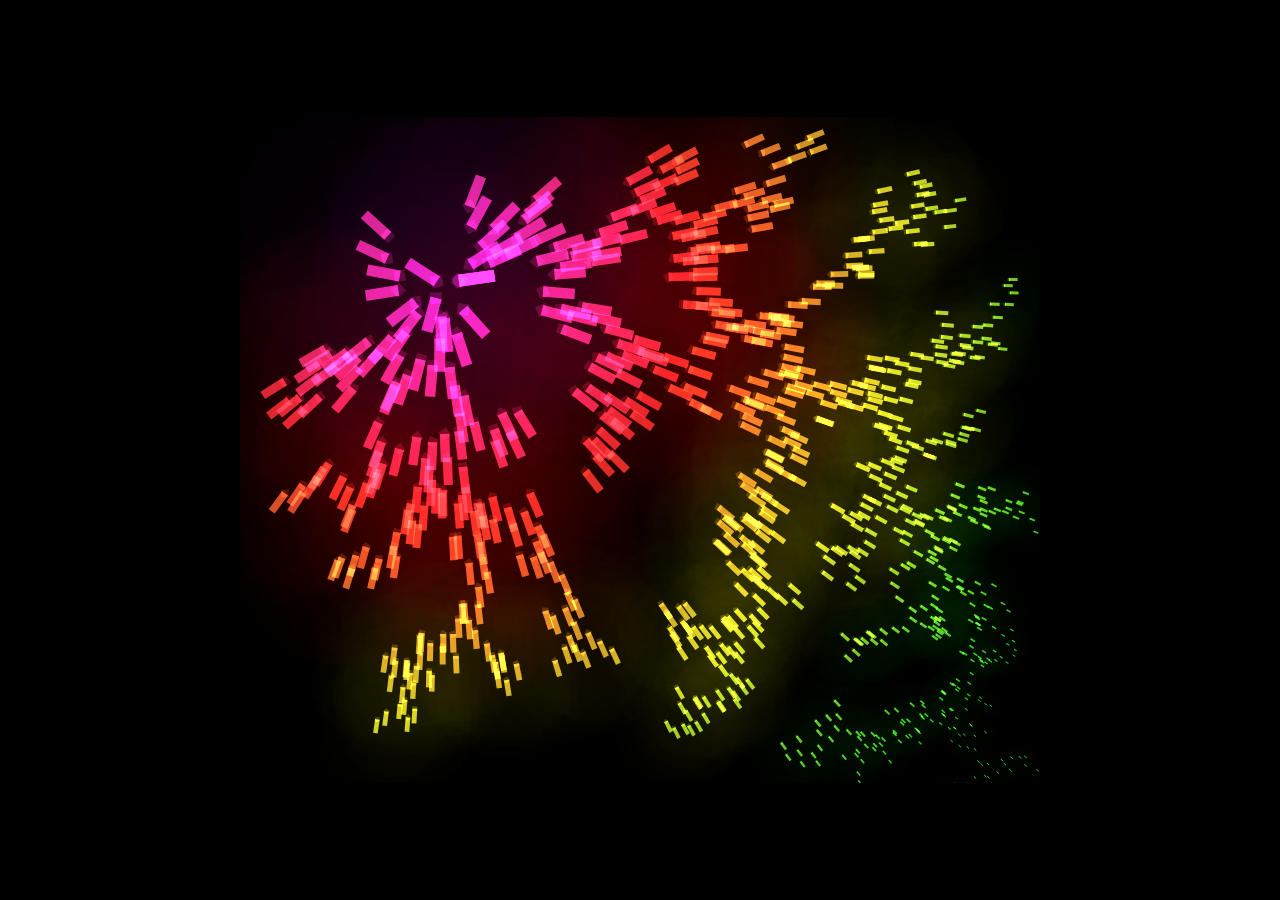
==== index.html @ 997569f8 "first commit" ====
<!DOCTYPE html>
<html lang="pt-br">
<head>
  <meta charset="UTF-8">
  <meta http-equiv="X-UA-Compatible" content="IE=edge">
  <meta name="viewport" content="width=device-width, initial-scale=1.0">
  <link rel="stylesheet" href="style.css">
  <title>js illustration</title>
</head>
<body>
  <canvas></canvas>
  <script src="script.js"></script>
</body>
</html>
---- style.css ----
body {
	background: #000;
	overflow: hidden;	
}

canvas {
	bottom: 0;
	left: 0;
	margin: auto;
	position: absolute;
	right: 0;
	top: 0;
}
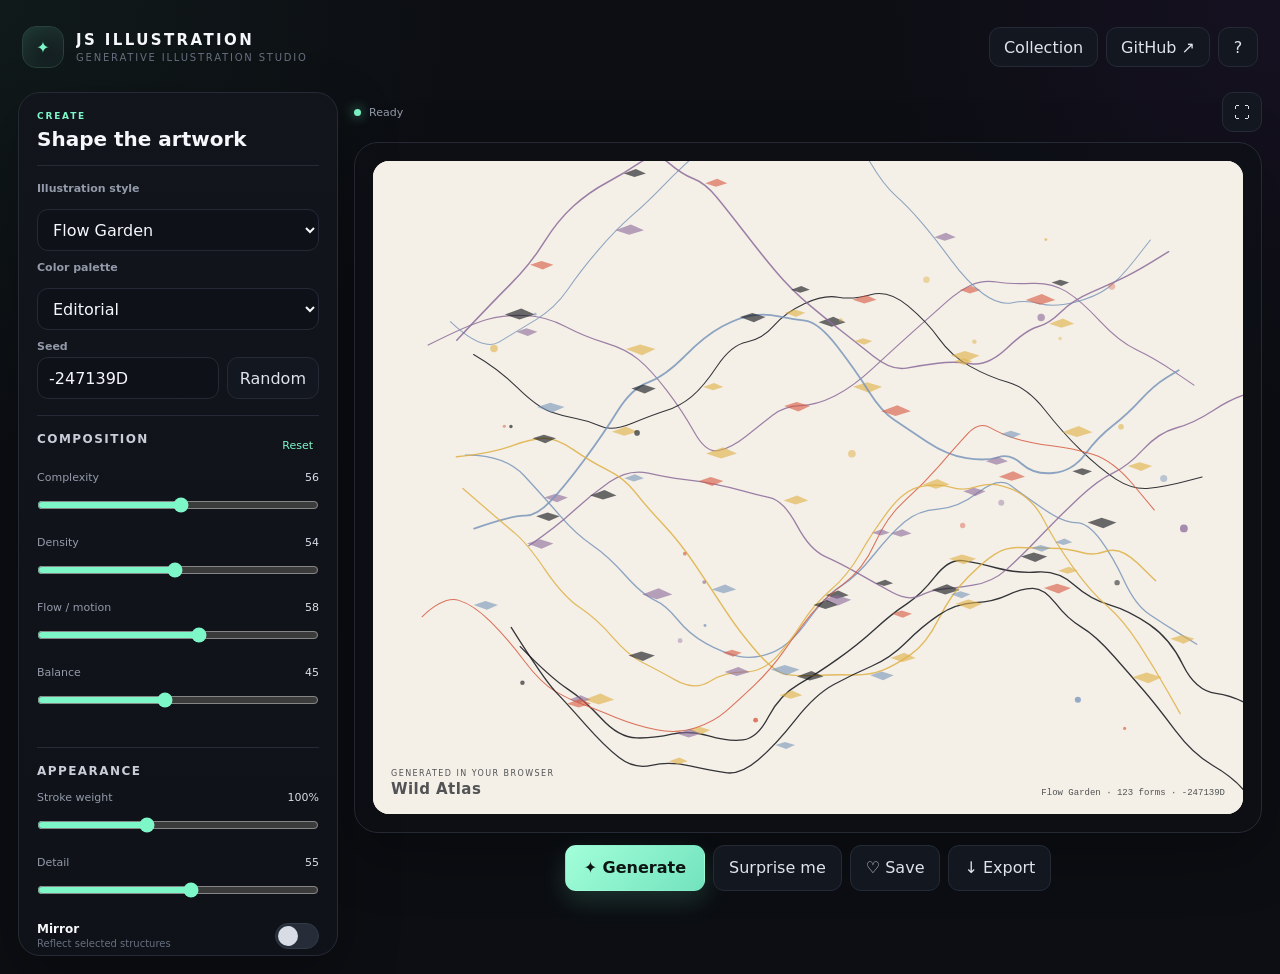
==== commit 638a8264: "Code update and visual changes" ====
--- a/index.html
+++ b/index.html
@@ -1,14 +1,214 @@
-<!DOCTYPE html>
-<html lang="pt-br">
+<!doctype html>
+<html lang="en">
 <head>
-  <meta charset="UTF-8">
-  <meta http-equiv="X-UA-Compatible" content="IE=edge">
-  <meta name="viewport" content="width=device-width, initial-scale=1.0">
-  <link rel="stylesheet" href="style.css">
-  <title>js illustration</title>
+  <meta charset="utf-8" />
+  <meta name="viewport" content="width=device-width,initial-scale=1,viewport-fit=cover" />
+  <meta name="theme-color" content="#11131a" />
+  <meta name="description" content="A lightweight generative illustration studio made with JavaScript and Canvas." />
+  <title>JS Illustration — Generative Illustration Studio</title>
+  <link rel="icon" href="favicon.svg" type="image/svg+xml" />
+  <link rel="stylesheet" href="styles.css" />
 </head>
 <body>
-  <canvas></canvas>
-  <script src="script.js"></script>
+  <div class="app-shell">
+    <header class="topbar">
+      <div class="brand-wrap">
+        <div class="brand-mark" aria-hidden="true">✦</div>
+        <div>
+          <h1>JS Illustration</h1>
+          <p>Generative illustration studio</p>
+        </div>
+      </div>
+
+      <div class="top-actions">
+        <button class="ghost-btn" id="collectionBtn" type="button">Collection</button>
+        <a class="ghost-btn link-btn" href="https://github.com/GustavoVitorS/js-illustration" target="_blank" rel="noreferrer">GitHub ↗</a>
+        <button class="icon-btn" id="helpBtn" type="button" aria-label="Help">?</button>
+      </div>
+    </header>
+
+    <main class="workspace">
+      <aside class="control-panel" id="controlPanel" aria-label="Illustration controls">
+        <div class="panel-heading">
+          <div>
+            <span class="eyebrow">Create</span>
+            <h2>Shape the artwork</h2>
+          </div>
+          <button class="icon-btn mobile-only" id="closeControlsBtn" type="button" aria-label="Close controls">×</button>
+        </div>
+
+        <section class="control-section hero-controls">
+          <label class="field-label" for="styleSelect">Illustration style</label>
+          <select id="styleSelect" class="select-control">
+            <option value="flow-garden">Flow Garden</option>
+            <option value="paper-cut">Paper Cut</option>
+            <option value="topographic">Topographic</option>
+            <option value="geo-collage">Geo Collage</option>
+            <option value="botanical">Botanical</option>
+            <option value="orbit-field">Orbit Field</option>
+          </select>
+
+          <label class="field-label" for="paletteSelect">Color palette</label>
+          <select id="paletteSelect" class="select-control"></select>
+
+          <div class="seed-row">
+            <div class="seed-field">
+              <label class="field-label" for="seedInput">Seed</label>
+              <input id="seedInput" class="text-control" maxlength="24" spellcheck="false" autocomplete="off" />
+            </div>
+            <button class="small-btn" id="randomSeedBtn" type="button">Random</button>
+          </div>
+        </section>
+
+        <section class="control-section">
+          <div class="section-title-row">
+            <h3>Composition</h3>
+            <button class="text-btn" id="resetBtn" type="button">Reset</button>
+          </div>
+
+          <div class="range-control">
+            <div class="range-meta"><label for="complexityRange">Complexity</label><output id="complexityValue"></output></div>
+            <input id="complexityRange" type="range" min="10" max="100" value="56" />
+          </div>
+
+          <div class="range-control">
+            <div class="range-meta"><label for="densityRange">Density</label><output id="densityValue"></output></div>
+            <input id="densityRange" type="range" min="10" max="100" value="54" />
+          </div>
+
+          <div class="range-control">
+            <div class="range-meta"><label for="motionRange">Flow / motion</label><output id="motionValue"></output></div>
+            <input id="motionRange" type="range" min="0" max="100" value="58" />
+          </div>
+
+          <div class="range-control">
+            <div class="range-meta"><label for="balanceRange">Balance</label><output id="balanceValue"></output></div>
+            <input id="balanceRange" type="range" min="0" max="100" value="45" />
+          </div>
+        </section>
+
+        <section class="control-section">
+          <h3>Appearance</h3>
+
+          <div class="range-control">
+            <div class="range-meta"><label for="strokeRange">Stroke weight</label><output id="strokeValue"></output></div>
+            <input id="strokeRange" type="range" min="50" max="180" value="100" />
+          </div>
+
+          <div class="range-control">
+            <div class="range-meta"><label for="detailRange">Detail</label><output id="detailValue"></output></div>
+            <input id="detailRange" type="range" min="0" max="100" value="55" />
+          </div>
+
+          <div class="toggle-row">
+            <div>
+              <strong>Mirror</strong>
+              <span>Reflect selected structures</span>
+            </div>
+            <label class="switch"><input id="mirrorToggle" type="checkbox" /><span></span></label>
+          </div>
+        </section>
+
+        <section class="control-section">
+          <h3>Canvas</h3>
+          <div class="two-col">
+            <div>
+              <label class="field-label" for="ratioSelect">Format</label>
+              <select id="ratioSelect" class="select-control">
+                <option value="4:3">4:3</option>
+                <option value="1:1">1:1</option>
+                <option value="16:9">16:9</option>
+                <option value="4:5">4:5</option>
+              </select>
+            </div>
+            <div>
+              <label class="field-label" for="qualitySelect">Quality</label>
+              <select id="qualitySelect" class="select-control">
+                <option value="eco">Eco</option>
+                <option value="balanced" selected>Balanced</option>
+                <option value="high">High</option>
+              </select>
+            </div>
+          </div>
+        </section>
+      </aside>
+
+      <section class="stage-column">
+        <div class="stage-toolbar">
+          <div class="status-chip"><span class="status-dot"></span><span id="statusText">Ready</span></div>
+          <div class="toolbar-actions">
+            <button class="ghost-btn desktop-control-btn" id="openControlsBtn" type="button">Controls</button>
+            <button class="icon-btn" id="fullscreenBtn" type="button" aria-label="Fullscreen">⛶</button>
+          </div>
+        </div>
+
+        <div class="artboard-shell" id="artboardShell">
+          <div class="artboard" id="artboard">
+            <canvas id="artCanvas" aria-label="Generated illustration"></canvas>
+            <div class="art-caption">
+              <div>
+                <span class="caption-kicker">Generated in your browser</span>
+                <strong id="artTitle">Untitled Form</strong>
+              </div>
+              <span id="artMeta">Seed —</span>
+            </div>
+          </div>
+        </div>
+
+        <div class="action-dock">
+          <button class="primary-btn" id="generateBtn" type="button">✦ Generate</button>
+          <button class="dock-btn" id="surpriseBtn" type="button">Surprise me</button>
+          <button class="dock-btn" id="saveBtn" type="button">♡ Save</button>
+          <button class="dock-btn" id="exportBtn" type="button">↓ Export</button>
+          <button class="dock-btn mobile-controls" id="mobileControlsBtn" type="button" aria-expanded="false" aria-controls="controlPanel">☰ Controls</button>
+        </div>
+      </section>
+    </main>
+  </div>
+
+  <div class="backdrop" id="backdrop" hidden></div>
+
+  <dialog class="modal" id="exportModal">
+    <form method="dialog" class="modal-card" id="exportForm">
+      <div class="modal-head">
+        <div><span class="eyebrow">Export</span><h2>Save your illustration</h2></div>
+        <button class="icon-btn" value="cancel" aria-label="Close">×</button>
+      </div>
+      <div class="export-grid">
+        <label>Format<select id="exportFormat" class="select-control"><option value="png">PNG</option><option value="jpg">JPG</option><option value="svg">SVG</option><option value="pdf">PDF</option></select></label>
+        <label>Size<select id="exportSize" class="select-control"><option value="1600">1600 px</option><option value="2400">2400 px</option><option value="3200">3200 px</option><option value="4000">4000 px</option></select></label>
+      </div>
+      <p class="modal-note">PNG/JPG/PDF render offscreen, so the visible canvas stays lightweight. SVG stays vector-based.</p>
+      <div class="modal-actions"><button class="ghost-btn" value="cancel">Cancel</button><button class="primary-btn" id="confirmExportBtn" value="default" type="button">Export file</button></div>
+    </form>
+  </dialog>
+
+  <dialog class="modal" id="collectionModal">
+    <div class="modal-card collection-card">
+      <div class="modal-head">
+        <div><span class="eyebrow">Collection</span><h2>Saved artworks</h2></div>
+        <button class="icon-btn" id="closeCollectionBtn" type="button" aria-label="Close">×</button>
+      </div>
+      <div id="collectionList" class="collection-list"></div>
+    </div>
+  </dialog>
+
+  <dialog class="modal" id="helpModal">
+    <div class="modal-card">
+      <div class="modal-head">
+        <div><span class="eyebrow">About</span><h2>How it works</h2></div>
+        <button class="icon-btn" id="closeHelpBtn" type="button" aria-label="Close">×</button>
+      </div>
+      <p class="help-copy">Every artwork is built from deterministic vector-like primitives generated locally with JavaScript. No image assets, AI model, API or backend are required.</p>
+      <div class="shortcut-list"><span><kbd>G</kbd> Generate</span><span><kbd>S</kbd> Surprise</span><span><kbd>E</kbd> Export</span><span><kbd>F</kbd> Fullscreen</span></div>
+    </div>
+  </dialog>
+
+  <script defer src="random.js"></script>
+  <script defer src="presets.js"></script>
+  <script defer src="engine.js"></script>
+  <script defer src="renderer.js"></script>
+  <script defer src="exporter.js"></script>
+  <script defer src="app.js"></script>
 </body>
-</html>+</html>
--- a/styles.css
+++ b/styles.css
@@ -0,0 +1,1306 @@
+:root {
+  color-scheme: dark;
+  --bg: #0c0e13;
+  --panel: #12151c;
+  --panel-2: #171b24;
+  --line: #252a36;
+  --text: #f5f7fb;
+  --muted: #939aa9;
+  --soft: #677080;
+  --accent: #7df6c8;
+  --accent-2: #8aa9ff;
+  --danger: #ff7b93;
+  --radius: 18px;
+  --shadow: 0 22px 60px rgba(0, 0, 0, .28);
+  --safe-top: env(safe-area-inset-top, 0px);
+  --safe-right: env(safe-area-inset-right, 0px);
+  --safe-bottom: env(safe-area-inset-bottom, 0px);
+  --safe-left: env(safe-area-inset-left, 0px);
+  --art-ratio-number: 1.333333;
+}
+
+* {
+  box-sizing: border-box;
+}
+
+html {
+  min-width: 100%;
+  min-height: 100%;
+  -webkit-text-size-adjust: 100%;
+  text-size-adjust: 100%;
+  background: var(--bg);
+}
+
+body {
+  margin: 0;
+  min-width: 100%;
+  min-height: 100vh;
+  min-height: 100dvh;
+  overflow-x: hidden;
+  background:
+    radial-gradient(circle at top left, #101a1a 0, transparent 28%),
+    radial-gradient(circle at top right, #161121 0, transparent 26%),
+    var(--bg);
+  color: var(--text);
+  font-family: Inter, ui-sans-serif, system-ui, -apple-system, BlinkMacSystemFont, "Segoe UI", sans-serif;
+  -webkit-font-smoothing: antialiased;
+}
+
+body.controls-open {
+  overflow: hidden;
+}
+
+button,
+input,
+select {
+  font: inherit;
+}
+
+button,
+a,
+select,
+input {
+  outline: none;
+}
+
+button {
+  cursor: pointer;
+  touch-action: manipulation;
+  -webkit-tap-highlight-color: transparent;
+}
+
+a {
+  text-decoration: none;
+  color: inherit;
+}
+
+[hidden] {
+  display: none !important;
+}
+
+button:focus-visible,
+a:focus-visible,
+select:focus-visible,
+input:focus-visible {
+  outline: 2px solid var(--accent);
+  outline-offset: 2px;
+}
+
+.app-shell {
+  min-height: 100vh;
+  min-height: 100dvh;
+  padding:
+    max(18px, var(--safe-top))
+    max(18px, var(--safe-right))
+    max(18px, var(--safe-bottom))
+    max(18px, var(--safe-left));
+}
+
+.topbar {
+  width: 100%;
+  max-width: 1600px;
+  margin: 0 auto 16px;
+  display: flex;
+  align-items: center;
+  justify-content: space-between;
+  gap: 16px;
+  padding: 8px 4px;
+}
+
+.brand-wrap {
+  min-width: 0;
+  display: flex;
+  align-items: center;
+  gap: 12px;
+}
+
+.brand-mark {
+  width: 42px;
+  height: 42px;
+  flex: 0 0 auto;
+  border-radius: 14px;
+  background: linear-gradient(145deg, #1a302b, #10141a);
+  border: 1px solid #284139;
+  display: grid;
+  place-items: center;
+  color: var(--accent);
+  box-shadow: inset 0 0 22px rgba(125, 246, 200, .08);
+}
+
+.brand-wrap h1 {
+  overflow: hidden;
+  text-overflow: ellipsis;
+  white-space: nowrap;
+  font-size: 15px;
+  letter-spacing: .16em;
+  text-transform: uppercase;
+  margin: 0 0 3px;
+}
+
+.brand-wrap p {
+  font-size: 10px;
+  letter-spacing: .18em;
+  text-transform: uppercase;
+  color: var(--soft);
+  margin: 0;
+}
+
+.top-actions {
+  flex: 0 0 auto;
+  display: flex;
+  align-items: center;
+  gap: 8px;
+}
+
+.workspace {
+  width: 100%;
+  max-width: 1600px;
+  margin: 0 auto;
+  display: grid;
+  grid-template-columns: 320px minmax(0, 1fr);
+  gap: 16px;
+  align-items: start;
+}
+
+.control-panel {
+  position: sticky;
+  top: 18px;
+  min-width: 0;
+  background: linear-gradient(180deg, rgba(18, 21, 28, .98), rgba(15, 18, 24, .98));
+  border: 1px solid var(--line);
+  border-radius: 22px;
+  box-shadow: var(--shadow);
+  max-height: calc(100vh - 36px);
+  max-height: calc(100dvh - 36px);
+  overflow: auto;
+  overscroll-behavior: contain;
+  -webkit-overflow-scrolling: touch;
+  padding: 18px;
+  scrollbar-width: thin;
+  scrollbar-color: #303646 transparent;
+}
+
+.panel-heading {
+  display: flex;
+  align-items: flex-start;
+  justify-content: space-between;
+  gap: 12px;
+  padding-bottom: 14px;
+  border-bottom: 1px solid var(--line);
+}
+
+.eyebrow {
+  display: block;
+  color: var(--accent);
+  font-size: 9px;
+  font-weight: 700;
+  letter-spacing: .2em;
+  text-transform: uppercase;
+  margin-bottom: 6px;
+}
+
+.panel-heading h2,
+.modal-head h2 {
+  font-size: 20px;
+  margin: 0;
+  font-weight: 650;
+}
+
+.control-section {
+  padding: 16px 0;
+  border-bottom: 1px solid var(--line);
+}
+
+.control-section:last-child {
+  border-bottom: 0;
+}
+
+.control-section h3 {
+  font-size: 12px;
+  margin: 0 0 12px;
+  text-transform: uppercase;
+  letter-spacing: .12em;
+  color: #c8cdd8;
+}
+
+.hero-controls {
+  display: grid;
+  gap: 10px;
+}
+
+.field-label {
+  font-size: 11px;
+  color: var(--muted);
+  font-weight: 600;
+  display: block;
+  margin-bottom: 4px;
+}
+
+.select-control,
+.text-control {
+  width: 100%;
+  min-width: 0;
+  height: 42px;
+  border-radius: 11px;
+  border: 1px solid var(--line);
+  background: #0e1117;
+  color: var(--text);
+  padding: 0 11px;
+  transition: border-color .2s, background .2s;
+}
+
+.select-control:hover,
+.text-control:hover,
+.select-control:focus,
+.text-control:focus {
+  border-color: #3c465a;
+  background: #10141c;
+}
+
+.seed-row {
+  display: grid;
+  grid-template-columns: minmax(0, 1fr) auto;
+  gap: 8px;
+  align-items: end;
+}
+
+.seed-field {
+  min-width: 0;
+}
+
+.small-btn,
+.ghost-btn,
+.dock-btn,
+.icon-btn,
+.text-btn,
+.primary-btn {
+  border: 1px solid var(--line);
+  background: #131720;
+  color: #dfe3eb;
+  border-radius: 11px;
+  transition: transform .14s ease, border-color .14s ease, background .14s ease;
+}
+
+.small-btn {
+  min-height: 42px;
+  padding: 0 12px;
+}
+
+.ghost-btn {
+  min-height: 40px;
+  padding: 0 14px;
+}
+
+.link-btn {
+  display: inline-flex;
+  align-items: center;
+  justify-content: center;
+}
+
+.icon-btn {
+  width: 40px;
+  height: 40px;
+  flex: 0 0 auto;
+  display: grid;
+  place-items: center;
+}
+
+.text-btn {
+  background: transparent;
+  border: 0;
+  color: var(--accent);
+  font-size: 11px;
+  padding: 6px;
+}
+
+.primary-btn {
+  min-height: 46px;
+  padding: 0 18px;
+  background: linear-gradient(135deg, #a2ffd9, #72e3be);
+  color: #0c1512;
+  border-color: transparent;
+  font-weight: 800;
+  box-shadow: 0 10px 26px rgba(125, 246, 200, .16);
+}
+
+.small-btn:hover,
+.ghost-btn:hover,
+.dock-btn:hover,
+.icon-btn:hover,
+.primary-btn:hover {
+  transform: translateY(-1px);
+  border-color: #445064;
+}
+
+.section-title-row {
+  display: flex;
+  justify-content: space-between;
+  align-items: center;
+  gap: 12px;
+  margin-bottom: 2px;
+}
+
+.range-control {
+  margin: 13px 0;
+}
+
+.range-meta {
+  display: flex;
+  justify-content: space-between;
+  gap: 16px;
+  font-size: 11px;
+  color: var(--muted);
+  margin-bottom: 7px;
+}
+
+.range-meta output {
+  color: #d9dee7;
+  font-variant-numeric: tabular-nums;
+}
+
+.range-control input[type="range"] {
+  width: 100%;
+  min-height: 28px;
+  margin: 0;
+  accent-color: var(--accent);
+}
+
+.toggle-row {
+  display: flex;
+  align-items: center;
+  justify-content: space-between;
+  gap: 16px;
+  margin-top: 14px;
+}
+
+.toggle-row strong {
+  display: block;
+  font-size: 12px;
+}
+
+.toggle-row > div > span {
+  display: block;
+  color: var(--soft);
+  font-size: 10px;
+  margin-top: 2px;
+}
+
+.switch {
+  position: relative;
+  width: 44px;
+  height: 26px;
+  flex: none;
+}
+
+.switch input {
+  opacity: 0;
+  position: absolute;
+}
+
+.switch span {
+  position: absolute;
+  inset: 0;
+  border-radius: 999px;
+  background: #262c38;
+  border: 1px solid #333a48;
+}
+
+.switch span::before {
+  content: "";
+  position: absolute;
+  width: 20px;
+  height: 20px;
+  border-radius: 50%;
+  left: 2px;
+  top: 2px;
+  background: #d8dce4;
+  transition: .2s;
+}
+
+.switch input:checked + span {
+  background: #193c34;
+  border-color: #285d4f;
+}
+
+.switch input:checked + span::before {
+  transform: translateX(18px);
+  background: var(--accent);
+}
+
+.two-col {
+  display: grid;
+  grid-template-columns: minmax(0, 1fr) minmax(0, 1fr);
+  gap: 10px;
+}
+
+.stage-column {
+  min-width: 0;
+}
+
+.stage-toolbar {
+  min-height: 40px;
+  display: flex;
+  align-items: center;
+  justify-content: space-between;
+  gap: 10px;
+  margin-bottom: 10px;
+}
+
+.status-chip {
+  min-width: 0;
+  display: inline-flex;
+  align-items: center;
+  gap: 8px;
+  color: var(--muted);
+  font-size: 11px;
+}
+
+.status-chip > span:last-child {
+  overflow: hidden;
+  text-overflow: ellipsis;
+  white-space: nowrap;
+}
+
+.status-dot {
+  width: 7px;
+  height: 7px;
+  flex: 0 0 auto;
+  border-radius: 50%;
+  background: var(--accent);
+  box-shadow: 0 0 12px rgba(125, 246, 200, .75);
+}
+
+.toolbar-actions {
+  flex: 0 0 auto;
+  display: flex;
+  align-items: center;
+  gap: 8px;
+}
+
+.artboard-shell {
+  width: 100%;
+  min-width: 0;
+  border: 1px solid var(--line);
+  border-radius: 24px;
+  padding: 18px;
+  background: rgba(13, 16, 22, .7);
+  box-shadow: var(--shadow);
+}
+
+.artboard {
+  position: relative;
+  width: 100%;
+  overflow: hidden;
+  border-radius: 16px;
+  background: #f2eee6;
+  aspect-ratio: 4 / 3;
+  min-height: 420px;
+  isolation: isolate;
+}
+
+.artboard canvas {
+  position: absolute;
+  inset: 0;
+  display: block;
+  width: 100%;
+  height: 100%;
+}
+
+.art-caption {
+  position: absolute;
+  z-index: 2;
+  left: 18px;
+  right: 18px;
+  bottom: 16px;
+  display: flex;
+  align-items: flex-end;
+  justify-content: space-between;
+  gap: 16px;
+  pointer-events: none;
+  color: rgba(20, 24, 30, .72);
+  mix-blend-mode: multiply;
+}
+
+.art-caption > div {
+  min-width: 0;
+  display: flex;
+  flex-direction: column;
+  gap: 2px;
+}
+
+.caption-kicker {
+  overflow: hidden;
+  text-overflow: ellipsis;
+  white-space: nowrap;
+  font-size: 8px;
+  letter-spacing: .18em;
+  text-transform: uppercase;
+}
+
+.art-caption strong {
+  overflow: hidden;
+  text-overflow: ellipsis;
+  white-space: nowrap;
+  font-size: 15px;
+  letter-spacing: .03em;
+}
+
+.art-caption > span {
+  flex: 0 1 auto;
+  max-width: 52%;
+  overflow: hidden;
+  text-overflow: ellipsis;
+  white-space: nowrap;
+  font-size: 9px;
+  font-family: ui-monospace, SFMono-Regular, Menlo, monospace;
+}
+
+.action-dock {
+  margin-top: 12px;
+  display: flex;
+  align-items: center;
+  justify-content: center;
+  gap: 8px;
+  flex-wrap: wrap;
+}
+
+.dock-btn {
+  min-height: 46px;
+  padding: 0 15px;
+}
+
+.mobile-only,
+.mobile-controls {
+  display: none;
+}
+
+.desktop-control-btn {
+  display: none;
+}
+
+.backdrop {
+  position: fixed;
+  inset: 0;
+  background: rgba(0, 0, 0, .55);
+  backdrop-filter: blur(4px);
+  z-index: 40;
+}
+
+.modal {
+  border: 0;
+  padding: 0;
+  background: transparent;
+  color: var(--text);
+  max-width: min(92vw, 620px);
+  width: 100%;
+  max-height: 92vh;
+  max-height: 92dvh;
+}
+
+.modal::backdrop {
+  background: rgba(0, 0, 0, .65);
+  backdrop-filter: blur(4px);
+}
+
+.modal-card {
+  max-height: 90vh;
+  max-height: 90dvh;
+  overflow: auto;
+  overscroll-behavior: contain;
+  -webkit-overflow-scrolling: touch;
+  background: #11151c;
+  border: 1px solid var(--line);
+  border-radius: 22px;
+  padding: 20px;
+  box-shadow: 0 28px 80px rgba(0, 0, 0, .5);
+}
+
+.modal-head {
+  position: sticky;
+  top: -20px;
+  z-index: 2;
+  display: flex;
+  align-items: flex-start;
+  justify-content: space-between;
+  gap: 16px;
+  margin: -4px -4px 18px;
+  padding: 4px 4px 10px;
+  background: linear-gradient(180deg, #11151c 80%, rgba(17, 21, 28, 0));
+}
+
+.export-grid {
+  display: grid;
+  grid-template-columns: minmax(0, 1fr) minmax(0, 1fr);
+  gap: 12px;
+}
+
+.export-grid label {
+  min-width: 0;
+  font-size: 11px;
+  color: var(--muted);
+}
+
+.export-grid select {
+  margin-top: 6px;
+}
+
+.modal-note,
+.help-copy {
+  font-size: 12px;
+  line-height: 1.65;
+  color: var(--muted);
+}
+
+.modal-actions {
+  display: flex;
+  justify-content: flex-end;
+  gap: 8px;
+  margin-top: 18px;
+}
+
+.collection-list {
+  display: grid;
+  gap: 10px;
+  max-height: 60vh;
+  max-height: 60dvh;
+  overflow: auto;
+}
+
+.collection-item {
+  min-width: 0;
+  display: grid;
+  grid-template-columns: 64px minmax(0, 1fr) auto;
+  gap: 12px;
+  align-items: center;
+  padding: 10px;
+  border: 1px solid var(--line);
+  border-radius: 14px;
+  background: #0e1117;
+}
+
+.collection-thumb {
+  height: 48px;
+  border-radius: 9px;
+  background: linear-gradient(135deg, #f5efe6, #d8e5de);
+}
+
+.collection-item strong,
+.collection-item small {
+  overflow: hidden;
+  text-overflow: ellipsis;
+  white-space: nowrap;
+}
+
+.collection-item strong {
+  display: block;
+  font-size: 12px;
+}
+
+.collection-item small {
+  display: block;
+  color: var(--soft);
+  margin-top: 3px;
+}
+
+.collection-actions {
+  display: flex;
+  gap: 6px;
+}
+
+.collection-actions button {
+  min-height: 34px;
+  padding: 0 9px;
+}
+
+.empty-state {
+  padding: 30px 10px;
+  text-align: center;
+  color: var(--soft);
+  font-size: 12px;
+}
+
+.shortcut-list {
+  display: grid;
+  grid-template-columns: repeat(2, minmax(0, 1fr));
+  gap: 8px;
+  margin-top: 16px;
+}
+
+.shortcut-list span {
+  min-width: 0;
+  padding: 10px;
+  border: 1px solid var(--line);
+  border-radius: 10px;
+  color: var(--muted);
+  font-size: 11px;
+}
+
+.shortcut-list kbd {
+  display: inline-grid;
+  place-items: center;
+  min-width: 24px;
+  height: 24px;
+  border-radius: 6px;
+  background: #1d2330;
+  color: #f1f4f8;
+  margin-right: 6px;
+}
+
+body.fullscreen-stage .topbar,
+body.fullscreen-stage .control-panel,
+body.fullscreen-stage .stage-toolbar,
+body.fullscreen-stage .action-dock {
+  display: none !important;
+}
+
+body.fullscreen-stage .workspace {
+  display: block;
+  max-width: none;
+}
+
+body.fullscreen-stage .app-shell {
+  padding: 0;
+}
+
+body.fullscreen-stage .artboard-shell {
+  padding: 0;
+  border: 0;
+  border-radius: 0;
+  background: #000;
+  box-shadow: none;
+}
+
+body.fullscreen-stage .artboard {
+  border-radius: 0;
+  width: 100vw;
+  height: 100vh;
+  height: 100dvh;
+  min-height: 0;
+  aspect-ratio: auto !important;
+}
+
+/* Medium desktop / small laptop */
+@media (max-width: 1180px) {
+  .workspace {
+    grid-template-columns: 288px minmax(0, 1fr);
+    gap: 12px;
+  }
+
+  .control-panel {
+    padding: 15px;
+  }
+
+  .artboard-shell {
+    padding: 14px;
+  }
+
+  .artboard {
+    min-height: 360px;
+  }
+}
+
+/* Tablet: controls become an off-canvas drawer. */
+@media (max-width: 860px) {
+  .app-shell {
+    padding:
+      max(12px, var(--safe-top))
+      max(12px, var(--safe-right))
+      max(12px, var(--safe-bottom))
+      max(12px, var(--safe-left));
+  }
+
+  .topbar {
+    margin-bottom: 10px;
+  }
+
+  .brand-wrap p {
+    display: none;
+  }
+
+  .workspace {
+    display: block;
+  }
+
+  .control-panel {
+    position: fixed;
+    z-index: 50;
+    left: 0;
+    top: 0;
+    bottom: 0;
+    width: min(86vw, 380px);
+    max-height: none;
+    border-radius: 0 22px 22px 0;
+    transform: translateX(-105%);
+    transition: transform .24s ease;
+    padding:
+      max(18px, var(--safe-top))
+      18px
+      max(18px, var(--safe-bottom))
+      max(18px, var(--safe-left));
+  }
+
+  .control-panel.open {
+    transform: translateX(0);
+  }
+
+  .panel-heading {
+    position: sticky;
+    top: -18px;
+    z-index: 3;
+    margin: -18px -18px 0;
+    padding: max(18px, var(--safe-top)) 18px 14px;
+    background: rgba(17, 20, 27, .98);
+  }
+
+  .mobile-only,
+  .mobile-controls {
+    display: inline-grid;
+  }
+
+  .mobile-controls {
+    display: inline-flex;
+  }
+
+  .desktop-control-btn {
+    display: none;
+  }
+
+  .artboard-shell {
+    padding: 10px;
+    border-radius: 20px;
+  }
+
+  .artboard {
+    min-height: 0;
+    border-radius: 13px;
+  }
+
+  .action-dock {
+    justify-content: center;
+  }
+
+  .art-caption {
+    left: 12px;
+    right: 12px;
+    bottom: 10px;
+  }
+
+  .art-caption strong {
+    font-size: 13px;
+  }
+}
+
+/* Phones: controls become a bottom sheet and actions stop horizontal scrolling. */
+@media (max-width: 640px) {
+  .app-shell {
+    padding:
+      max(10px, var(--safe-top))
+      max(10px, var(--safe-right))
+      max(12px, var(--safe-bottom))
+      max(10px, var(--safe-left));
+  }
+
+  .topbar {
+    gap: 8px;
+    padding: 4px 0;
+  }
+
+  .brand-wrap {
+    gap: 9px;
+  }
+
+  .brand-mark {
+    width: 38px;
+    height: 38px;
+    border-radius: 12px;
+  }
+
+  .brand-wrap h1 {
+    font-size: 13px;
+    letter-spacing: .13em;
+  }
+
+  .top-actions {
+    gap: 5px;
+  }
+
+  .top-actions .ghost-btn,
+  .top-actions .icon-btn {
+    width: 40px;
+    min-width: 40px;
+    height: 40px;
+    min-height: 40px;
+    padding: 0;
+    font-size: 0;
+  }
+
+  #collectionBtn::before {
+    content: "▦";
+    font-size: 15px;
+  }
+
+  .top-actions .link-btn::before {
+    content: "↗";
+    font-size: 16px;
+  }
+
+  #helpBtn {
+    font-size: 0;
+  }
+
+  #helpBtn::before {
+    content: "?";
+    font-size: 15px;
+  }
+
+  .control-panel {
+    left: 0;
+    right: 0;
+    top: auto;
+    bottom: 0;
+    width: 100%;
+    max-height: 88vh;
+    max-height: 88dvh;
+    border-radius: 24px 24px 0 0;
+    transform: translateY(105%);
+    padding:
+      0
+      max(16px, var(--safe-right))
+      max(18px, var(--safe-bottom))
+      max(16px, var(--safe-left));
+  }
+
+  .control-panel.open {
+    transform: translateY(0);
+  }
+
+  .panel-heading {
+    top: 0;
+    margin: 0 -16px;
+    padding: 16px 16px 14px;
+    border-radius: 24px 24px 0 0;
+    background: rgba(17, 20, 27, .985);
+  }
+
+  .control-section {
+    padding: 15px 0;
+  }
+
+  .select-control,
+  .text-control {
+    height: 46px;
+    font-size: 16px;
+  }
+
+  .small-btn,
+  .ghost-btn,
+  .dock-btn,
+  .primary-btn,
+  .icon-btn {
+    min-height: 44px;
+  }
+
+  .small-btn:hover,
+  .ghost-btn:hover,
+  .dock-btn:hover,
+  .icon-btn:hover,
+  .primary-btn:hover {
+    transform: none;
+  }
+
+  .range-control {
+    margin: 15px 0;
+  }
+
+  .range-meta {
+    font-size: 12px;
+    margin-bottom: 6px;
+  }
+
+  .range-control input[type="range"] {
+    min-height: 38px;
+  }
+
+  .range-control input[type="range"]::-webkit-slider-thumb {
+    width: 24px;
+    height: 24px;
+  }
+
+  .stage-toolbar {
+    min-height: 36px;
+    margin: 0 2px 8px;
+  }
+
+  .status-chip {
+    font-size: 10px;
+  }
+
+  .artboard-shell {
+    padding: 7px;
+    border-radius: 16px;
+  }
+
+  .artboard {
+    border-radius: 10px;
+  }
+
+  .art-caption {
+    left: 10px;
+    right: 10px;
+    bottom: 8px;
+  }
+
+  .caption-kicker {
+    font-size: 7px;
+    letter-spacing: .13em;
+  }
+
+  .art-caption strong {
+    font-size: clamp(11px, 3.5vw, 13px);
+  }
+
+  .art-caption > span {
+    display: none;
+  }
+
+  .action-dock {
+    width: 100%;
+    margin-top: 10px;
+    display: grid;
+    grid-template-columns: repeat(2, minmax(0, 1fr));
+    gap: 8px;
+  }
+
+  .action-dock > * {
+    width: 100%;
+    min-width: 0;
+    padding-inline: 10px;
+  }
+
+  #generateBtn {
+    grid-column: 1 / -1;
+  }
+
+  .modal {
+    position: fixed;
+    inset: auto 0 0 0;
+    width: 100%;
+    max-width: none;
+    max-height: 92vh;
+    max-height: 92dvh;
+    margin: 0;
+  }
+
+  .modal-card {
+    width: 100%;
+    max-height: 92vh;
+    max-height: 92dvh;
+    border-radius: 22px 22px 0 0;
+    padding:
+      16px
+      max(16px, var(--safe-right))
+      max(18px, var(--safe-bottom))
+      max(16px, var(--safe-left));
+  }
+
+  .modal-head {
+    top: -16px;
+    margin: -4px -4px 16px;
+  }
+
+  .export-grid,
+  .two-col,
+  .shortcut-list {
+    grid-template-columns: minmax(0, 1fr);
+  }
+
+  .modal-actions {
+    display: grid;
+    grid-template-columns: minmax(0, 1fr) minmax(0, 1fr);
+  }
+
+  .modal-actions > * {
+    width: 100%;
+  }
+}
+
+/* Narrow phones, including 320/360/375 widths. */
+@media (max-width: 420px) {
+  .brand-mark {
+    width: 35px;
+    height: 35px;
+  }
+
+  .brand-wrap h1 {
+    max-width: 132px;
+    font-size: 12px;
+    letter-spacing: .1em;
+  }
+
+  .top-actions .ghost-btn,
+  .top-actions .icon-btn {
+    width: 38px;
+    min-width: 38px;
+    height: 38px;
+    min-height: 38px;
+  }
+
+  .artboard-shell {
+    padding: 5px;
+  }
+
+  .art-caption {
+    left: 8px;
+    right: 8px;
+    bottom: 7px;
+  }
+
+  .caption-kicker {
+    display: none;
+  }
+
+  .dock-btn,
+  .primary-btn {
+    font-size: 12px;
+  }
+
+  .collection-item {
+    grid-template-columns: 48px minmax(0, 1fr);
+    gap: 9px;
+  }
+
+  .collection-thumb {
+    height: 42px;
+  }
+
+  .collection-actions {
+    grid-column: 1 / -1;
+    justify-content: flex-end;
+  }
+
+  .collection-actions button:first-child {
+    min-width: 84px;
+  }
+}
+
+@media (max-width: 350px) {
+  .app-shell {
+    padding-left: max(8px, var(--safe-left));
+    padding-right: max(8px, var(--safe-right));
+  }
+
+  .brand-wrap {
+    gap: 6px;
+  }
+
+  .brand-mark {
+    width: 32px;
+    height: 32px;
+    border-radius: 10px;
+  }
+
+  .brand-wrap h1 {
+    max-width: 116px;
+    font-size: 11px;
+  }
+
+  .top-actions {
+    gap: 4px;
+  }
+
+  .top-actions .ghost-btn,
+  .top-actions .icon-btn {
+    width: 36px;
+    min-width: 36px;
+    height: 36px;
+    min-height: 36px;
+  }
+
+  .action-dock {
+    gap: 6px;
+  }
+
+  .dock-btn,
+  .primary-btn {
+    padding-inline: 7px;
+    font-size: 11px;
+  }
+
+  .panel-heading h2,
+  .modal-head h2 {
+    font-size: 18px;
+  }
+}
+
+/* Mobile landscape / short screens: art stays visible without forcing a giant page. */
+@media (max-width: 940px) and (max-height: 520px) and (orientation: landscape) {
+  .app-shell {
+    padding-top: max(7px, var(--safe-top));
+    padding-bottom: max(7px, var(--safe-bottom));
+  }
+
+  .topbar {
+    margin-bottom: 4px;
+    padding-block: 2px;
+  }
+
+  .brand-mark {
+    width: 34px;
+    height: 34px;
+  }
+
+  .stage-toolbar {
+    margin-bottom: 4px;
+  }
+
+  .artboard-shell {
+    padding: 5px;
+    display: grid;
+    place-items: center;
+  }
+
+  .artboard {
+    width: min(100%, calc((100dvh - 132px) * var(--art-ratio-number)));
+    min-height: 0;
+  }
+
+  .action-dock {
+    margin-top: 6px;
+  }
+
+  .action-dock .primary-btn,
+  .action-dock .dock-btn {
+    min-height: 38px;
+    height: 38px;
+  }
+
+  .control-panel {
+    max-height: 96vh;
+    max-height: 96dvh;
+  }
+
+  .modal,
+  .modal-card {
+    max-height: 96vh;
+    max-height: 96dvh;
+  }
+}
+
+@media (hover: none) and (pointer: coarse) {
+  button,
+  a,
+  select,
+  input {
+    -webkit-tap-highlight-color: transparent;
+  }
+}
+
+@media (prefers-reduced-motion: reduce) {
+  *,
+  *::before,
+  *::after {
+    scroll-behavior: auto !important;
+    transition: none !important;
+    animation: none !important;
+  }
+}
